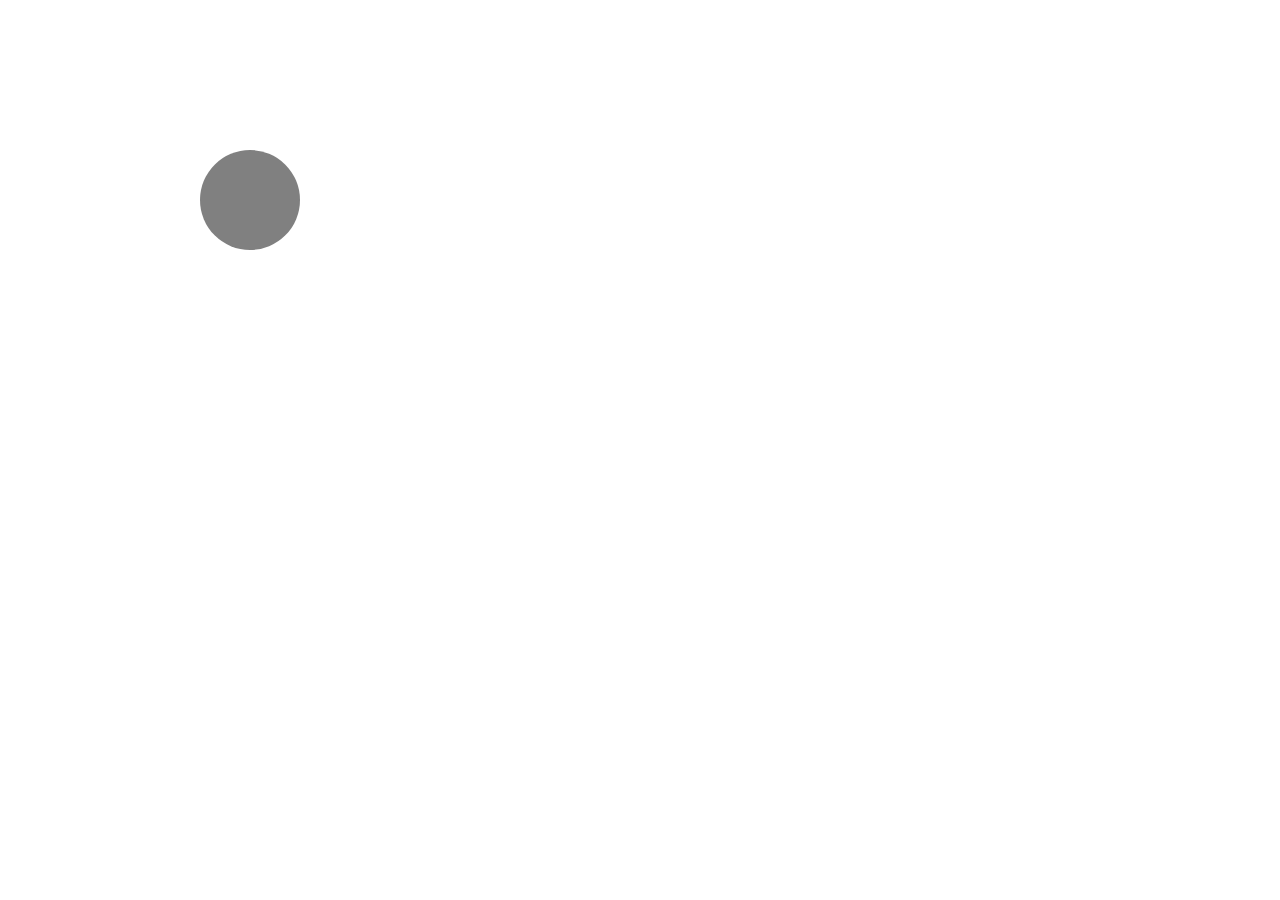
==== workflow-builder-bc/index.html @ 71208c7b "Added index.html Initial phase of the project, created a blank canvas with circle you can zoom in/ou" ====
<!DOCTYPE html>
<html lang="en">
<head>
    <meta charset="UTF-8">
    <meta name="viewport" content = "width=device-width, initial-scale=1.0">

    <title>Workflow Builder BC</title>

    <style>
        body {
            margin: 0;
            overflow: hidden;
        }
        
        #canvas {
            position: relative;
            width: 100vw;
            height: 100vh;
            background-color: white;
            overflow: hidden;
            user-select: none;
        }

        #workspace {
            position: absolute;
            left: 0;
            top: 0;
            width: 100%;
            height: 100%;

            /*
             * Transform from the upper-left corner rather than
             * from the center of the workspace.
             */
            transform-origin: 0 0;
        }

        #circle {
            position: absolute;
            width: 100px;
            height: 100px;
            background-color: gray;
            border-radius: 50%;
            left: 200px;
            top: 150px;
            cursor: grab;
            touch-action: none;
        }

        #circle:active {
            cursor: grabbing;
        }
    </style>
</head>

<body>
    <div id="canvas">
        <div id="workspace">
            <div id="circle"></div>
        </div>
    </div>

    <script>
        const canvas = document.getElementById("canvas");
        const workspace = document.getElementById("workspace");
        const circle = document.getElementById("circle");
        
        let isDragging = false;
        let offsetX = 0;
        let offsetY = 0;

        let circleX = 200;
        let circleY = 150;

        let scale = 1;
        let panX = 0;
        let panY = 0;

        function updateWorkspace() {
            workspace.style.transform =
                "translate(" + panX + "px, " + panY + "px) scale(" + scale + ")";
        }

        function screenToWorkspace(clientX, clientY) {
            const canvasRect = canvas.getBoundingClientRect();

            const canvasX = clientX - canvasRect.left;
            const canvasY = clientY - canvasRect.top;

            return {
                x: (canvasX - panX) / scale,
                y: (canvasY - panY) / scale
            };
}

        circle.addEventListener("pointerdown", function(event) {
            isDragging = true;

            const pointer = screenToWorkspace(
                event.clientX,
                event.clientY
            );

            offsetX = pointer.x - circleX;
            offsetY = pointer.y - circleY;
        });
        
        document.addEventListener("pointermove", function(event) {
            if (isDragging === true) {
                const pointer = screenToWorkspace(
                    event.clientX,
                    event.clientY
                );

                circleX = pointer.x - offsetX;
                circleY = pointer.y - offsetY;

                circle.style.left = circleX + "px";
                circle.style.top = circleY + "px";
            }
        });

        document.addEventListener("pointerup", function() {
            isDragging = false;
        });
        
        canvas.addEventListener("wheel", function(event) {
            event.preventDefault();

            const canvasRect = canvas.getBoundingClientRect();

            const mouseX = event.clientX - canvasRect.left;
            const mouseY = event.clientY - canvasRect.top;

            const workspaceX = (mouseX - panX) / scale;
            const workspaceY = (mouseY - panY) / scale;

            if (event.deltaY < 0) {
                scale = scale + 0.2;
            } else {
                scale = scale - 0.2;
            }

            if (scale < 0.2) {
                scale = 0.2;
            }

            if (scale > 6) {
                scale = 6;
            }

            panX = mouseX - workspaceX * scale;
            panY = mouseY - workspaceY * scale;

            updateWorkspace();
        }, { passive: false });
    </script>
</body>
</html>
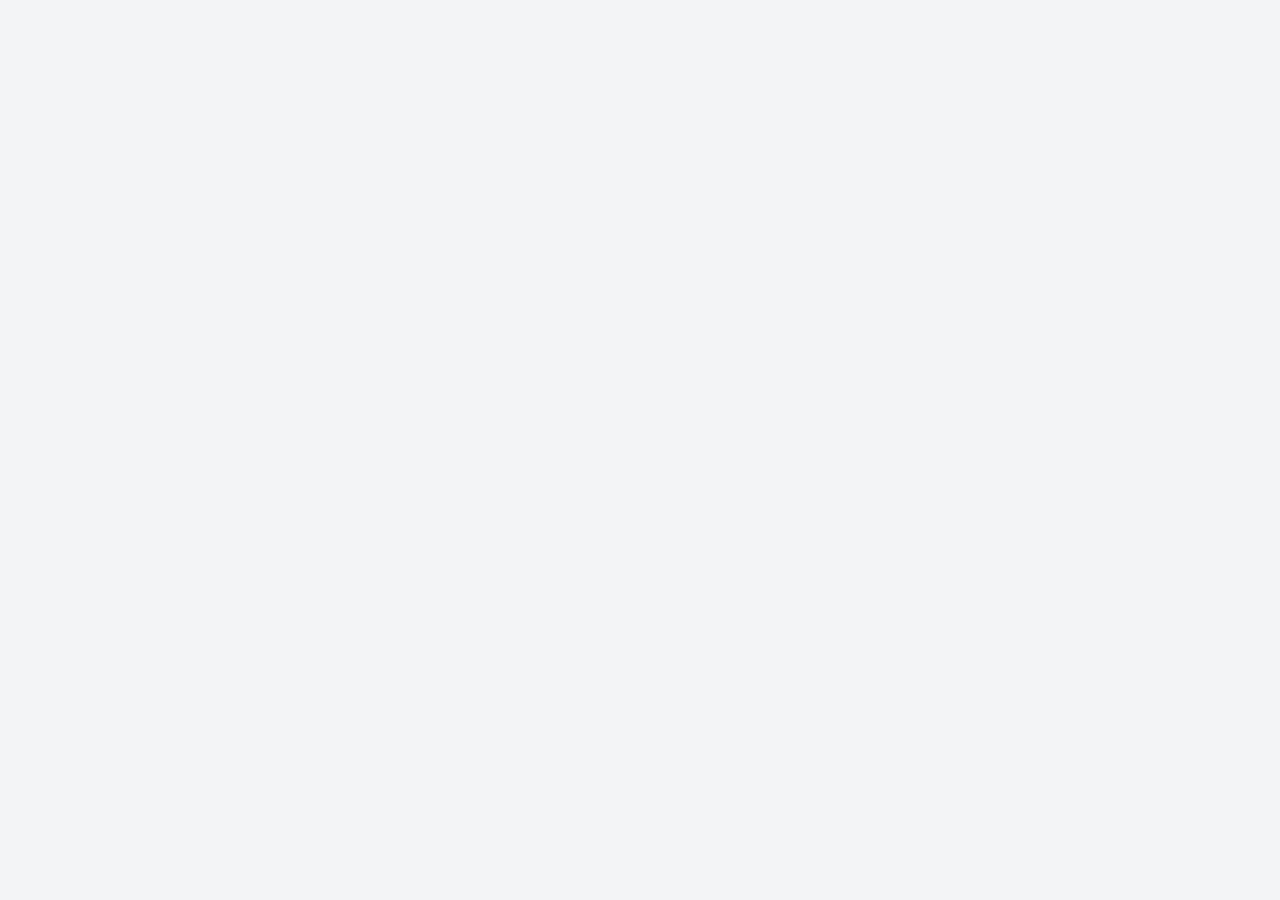
==== commit cbbc7670: "Separate project into 3 files+temp removed circle Seperated into HTML CSS and JavaScript files, and " ====
--- a/workflow-builder-bc/index.html
+++ b/workflow-builder-bc/index.html
@@ -2,158 +2,20 @@
 <html lang="en">
 <head>
     <meta charset="UTF-8">
-    <meta name="viewport" content = "width=device-width, initial-scale=1.0">
+    <meta
+        name="viewport"
+        content="width=device-width, initial-scale=1.0"
+    >
 
     <title>Workflow Builder BC</title>
 
-    <style>
-        body {
-            margin: 0;
-            overflow: hidden;
-        }
-        
-        #canvas {
-            position: relative;
-            width: 100vw;
-            height: 100vh;
-            background-color: white;
-            overflow: hidden;
-            user-select: none;
-        }
-
-        #workspace {
-            position: absolute;
-            left: 0;
-            top: 0;
-            width: 100%;
-            height: 100%;
-
-            /*
-             * Transform from the upper-left corner rather than
-             * from the center of the workspace.
-             */
-            transform-origin: 0 0;
-        }
-
-        #circle {
-            position: absolute;
-            width: 100px;
-            height: 100px;
-            background-color: gray;
-            border-radius: 50%;
-            left: 200px;
-            top: 150px;
-            cursor: grab;
-            touch-action: none;
-        }
-
-        #circle:active {
-            cursor: grabbing;
-        }
-    </style>
+    <link rel="stylesheet" href="css/styles.css">
 </head>
 
 <body>
-    <div id="canvas">
-        <div id="workspace">
-            <div id="circle"></div>
-        </div>
-    </div>
-
-    <script>
-        const canvas = document.getElementById("canvas");
-        const workspace = document.getElementById("workspace");
-        const circle = document.getElementById("circle");
-        
-        let isDragging = false;
-        let offsetX = 0;
-        let offsetY = 0;
-
-        let circleX = 200;
-        let circleY = 150;
-
-        let scale = 1;
-        let panX = 0;
-        let panY = 0;
-
-        function updateWorkspace() {
-            workspace.style.transform =
-                "translate(" + panX + "px, " + panY + "px) scale(" + scale + ")";
-        }
-
-        function screenToWorkspace(clientX, clientY) {
-            const canvasRect = canvas.getBoundingClientRect();
-
-            const canvasX = clientX - canvasRect.left;
-            const canvasY = clientY - canvasRect.top;
-
-            return {
-                x: (canvasX - panX) / scale,
-                y: (canvasY - panY) / scale
-            };
-}
-
-        circle.addEventListener("pointerdown", function(event) {
-            isDragging = true;
-
-            const pointer = screenToWorkspace(
-                event.clientX,
-                event.clientY
-            );
-
-            offsetX = pointer.x - circleX;
-            offsetY = pointer.y - circleY;
-        });
-        
-        document.addEventListener("pointermove", function(event) {
-            if (isDragging === true) {
-                const pointer = screenToWorkspace(
-                    event.clientX,
-                    event.clientY
-                );
-
-                circleX = pointer.x - offsetX;
-                circleY = pointer.y - offsetY;
-
-                circle.style.left = circleX + "px";
-                circle.style.top = circleY + "px";
-            }
-        });
-
-        document.addEventListener("pointerup", function() {
-            isDragging = false;
-        });
-        
-        canvas.addEventListener("wheel", function(event) {
-            event.preventDefault();
-
-            const canvasRect = canvas.getBoundingClientRect();
-
-            const mouseX = event.clientX - canvasRect.left;
-            const mouseY = event.clientY - canvasRect.top;
-
-            const workspaceX = (mouseX - panX) / scale;
-            const workspaceY = (mouseY - panY) / scale;
-
-            if (event.deltaY < 0) {
-                scale = scale + 0.2;
-            } else {
-                scale = scale - 0.2;
-            }
-
-            if (scale < 0.2) {
-                scale = 0.2;
-            }
-
-            if (scale > 6) {
-                scale = 6;
-            }
-
-            panX = mouseX - workspaceX * scale;
-            panY = mouseY - workspaceY * scale;
-
-            updateWorkspace();
-        }, { passive: false });
-    </script>
+    <div id="app"></div>
+    <script src="js/widget.js"></script>
+    <script src="js/board.js"></script>
+    <script src="js/app.js"></script>
 </body>
 </html>
--- a/workflow-builder-bc/css/styles.css
+++ b/workflow-builder-bc/css/styles.css
@@ -0,0 +1,24 @@
+* {
+    box-sizing: border-box;
+}
+
+body {
+    margin: 0;
+    overflow: hidden;
+    font-family: Arial, sans-serif;
+}
+
+button {
+    font: inherit;
+}
+
+#app {
+    width: 100vw;
+    height: 100vh;
+}
+
+.board {
+    width: 100%;
+    height: 100%;
+    background-color: #f3f4f6;
+}
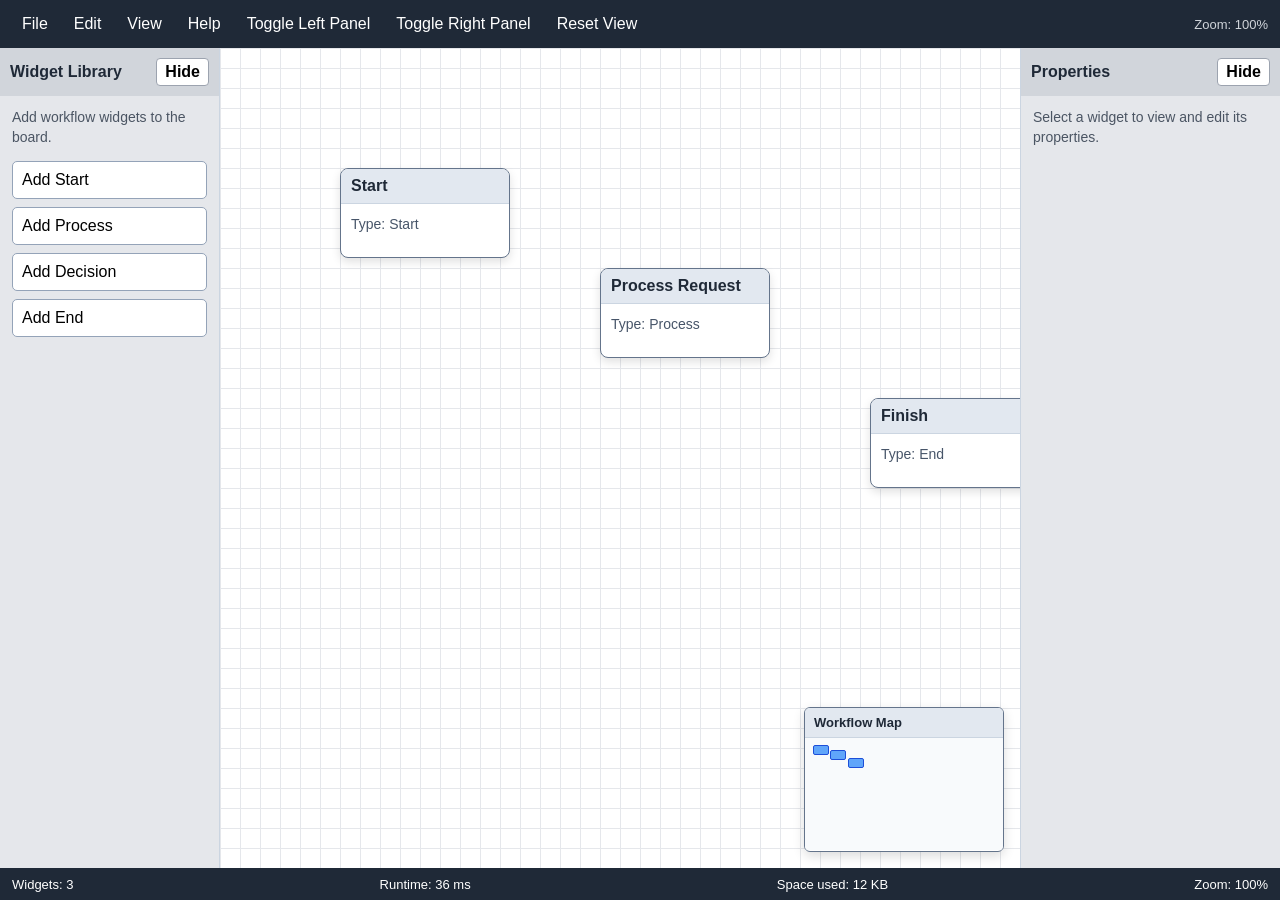
==== commit bbc1c300: "Updated all filed to include additional features" ====
--- a/workflow-builder-bc/index.html
+++ b/workflow-builder-bc/index.html
@@ -2,6 +2,7 @@
 <html lang="en">
 <head>
     <meta charset="UTF-8">
+
     <meta
         name="viewport"
         content="width=device-width, initial-scale=1.0"
@@ -14,6 +15,8 @@
 
 <body>
     <div id="app"></div>
+
+    <!-- Load dependencies before app.js -->
     <script src="js/widget.js"></script>
     <script src="js/board.js"></script>
     <script src="js/app.js"></script>
--- a/workflow-builder-bc/css/styles.css
+++ b/workflow-builder-bc/css/styles.css
@@ -5,11 +5,17 @@
 body {
     margin: 0;
     overflow: hidden;
-    font-family: Arial, sans-serif;
+    font-family: Arial, Helvetica, sans-serif;
+    color: #1f2937;
+}
+
+button,
+input {
+    font: inherit;
 }
 
 button {
-    font: inherit;
+    cursor: pointer;
 }
 
 #app {
@@ -17,8 +23,432 @@
     height: 100vh;
 }
 
+/* Entire application layout */
+
 .board {
+    display: grid;
+    grid-template-rows: 48px 1fr 32px;
     width: 100%;
     height: 100%;
     background-color: #f3f4f6;
+}
+
+/* Top menu */
+
+.menu-bar {
+    display: flex;
+    align-items: center;
+    gap: 6px;
+    padding: 0 12px;
+    background-color: #1f2937;
+    color: white;
+    z-index: 100;
+}
+
+.menu-bar button {
+    padding: 6px 10px;
+    border: none;
+    border-radius: 4px;
+    background-color: transparent;
+    color: white;
+}
+
+.menu-bar button:hover {
+    background-color: #374151;
+}
+
+.menu-group {
+    display: flex;
+    align-items: center;
+    gap: 5px;
+}
+
+.menu-label {
+    margin-right: 4px;
+    font-weight: bold;
+}
+
+.menu-spacer {
+    flex: 1;
+}
+
+.zoom-display {
+    min-width: 70px;
+    text-align: right;
+    font-size: 13px;
+    color: #d1d5db;
+}
+
+/* Main application area */
+
+.main-area {
+    position: relative;
+    display: grid;
+    grid-template-columns: 220px minmax(0, 1fr) 260px;
+    min-height: 0;
+}
+
+.main-area.left-hidden {
+    grid-template-columns: minmax(0, 1fr) 260px;
+}
+
+.main-area.right-hidden {
+    grid-template-columns: 220px minmax(0, 1fr);
+}
+
+.main-area.left-hidden.right-hidden {
+    grid-template-columns: minmax(0, 1fr);
+}
+
+/* Side panels */
+
+.side-panel {
+    min-width: 0;
+    overflow: auto;
+    background-color: #e5e7eb;
+    border-color: #cbd5e1;
+    border-style: solid;
+}
+
+.left-panel {
+    border-width: 0 1px 0 0;
+}
+
+.right-panel {
+    border-width: 0 0 0 1px;
+}
+
+.side-panel.hidden {
+    display: none;
+}
+
+.panel-header {
+    display: flex;
+    justify-content: space-between;
+    align-items: center;
+    padding: 10px;
+    background-color: #d1d5db;
+    font-weight: bold;
+}
+
+.panel-header button {
+    padding: 4px 8px;
+    border: 1px solid #9ca3af;
+    border-radius: 4px;
+    background-color: white;
+}
+
+.panel-content {
+    padding: 12px;
+}
+
+.panel-description {
+    margin-top: 0;
+    color: #4b5563;
+    font-size: 14px;
+    line-height: 1.4;
+}
+
+.widget-library-button {
+    display: block;
+    width: 100%;
+    margin-bottom: 8px;
+    padding: 9px;
+    border: 1px solid #94a3b8;
+    border-radius: 5px;
+    background-color: white;
+    text-align: left;
+}
+
+.widget-library-button:hover {
+    background-color: #f8fafc;
+}
+
+.property-row {
+    margin-bottom: 12px;
+}
+
+.property-row label {
+    display: block;
+    margin-bottom: 4px;
+    font-size: 13px;
+    font-weight: bold;
+}
+
+.property-row input {
+    width: 100%;
+    padding: 7px;
+    border: 1px solid #9ca3af;
+    border-radius: 4px;
+}
+
+.property-actions {
+    display: flex;
+    gap: 8px;
+}
+
+.property-actions button {
+    flex: 1;
+    padding: 7px;
+    border: 1px solid #9ca3af;
+    border-radius: 4px;
+    background-color: white;
+}
+
+.delete-button {
+    color: #b91c1c;
+}
+
+/* Canvas viewport */
+
+.workspace-container {
+    position: relative;
+    min-width: 0;
+    min-height: 0;
+    overflow: hidden;
+    background-color: white;
+    user-select: none;
+}
+
+/*
+ * The workspace is larger than the viewport and contains all widgets.
+ * Zooming and panning are applied to this element.
+ */
+.workspace {
+    position: absolute;
+    left: 0;
+    top: 0;
+    width: 3000px;
+    height: 2000px;
+    transform-origin: 0 0;
+
+    background-color: white;
+    background-image:
+        linear-gradient(#e5e7eb 1px, transparent 1px),
+        linear-gradient(
+            90deg,
+            #e5e7eb 1px,
+            transparent 1px
+        );
+
+    background-size: 20px 20px;
+}
+
+/* Workflow widgets */
+
+.widget {
+    position: absolute;
+    width: 170px;
+    min-height: 90px;
+    overflow: hidden;
+
+    border: 1px solid #64748b;
+    border-radius: 8px;
+    background-color: white;
+    box-shadow: 0 4px 10px rgb(0 0 0 / 12%);
+
+    cursor: grab;
+    touch-action: none;
+}
+
+.widget:hover {
+    border-color: #2563eb;
+}
+
+.widget.selected {
+    outline: 3px solid rgb(37 99 235 / 30%);
+    border-color: #2563eb;
+}
+
+.widget.dragging {
+    cursor: grabbing;
+    box-shadow: 0 8px 18px rgb(0 0 0 / 22%);
+}
+
+.widget-title {
+    padding: 8px 10px;
+    border-bottom: 1px solid #cbd5e1;
+    background-color: #e2e8f0;
+    font-weight: bold;
+}
+
+.widget-content {
+    padding: 12px 10px;
+    color: #475569;
+    font-size: 14px;
+}
+
+/* Workflow mini-map */
+
+.workflow-map {
+    position: absolute;
+    right: 16px;
+    bottom: 16px;
+    width: 200px;
+    height: 145px;
+    overflow: hidden;
+
+    border: 1px solid #64748b;
+    border-radius: 6px;
+    background-color: rgb(255 255 255 / 94%);
+    box-shadow: 0 4px 12px rgb(0 0 0 / 14%);
+    z-index: 20;
+}
+
+.workflow-map-title {
+    padding: 7px 9px;
+    border-bottom: 1px solid #cbd5e1;
+    background-color: #e2e8f0;
+    font-size: 13px;
+    font-weight: bold;
+}
+
+.workflow-map-content {
+    position: relative;
+    height: calc(100% - 31px);
+    overflow: hidden;
+    background-color: #f8fafc;
+}
+
+.workflow-map-empty {
+    padding: 10px;
+    color: #64748b;
+    font-size: 12px;
+}
+
+.workflow-map-item {
+    position: absolute;
+    width: 16px;
+    height: 10px;
+    border: 1px solid #1d4ed8;
+    border-radius: 2px;
+    background-color: #60a5fa;
+}
+
+/* Bottom stats bar */
+
+.stats-bar {
+    display: flex;
+    align-items: center;
+    justify-content: space-between;
+    gap: 20px;
+
+    padding: 0 12px;
+    background-color: #1f2937;
+    color: white;
+    font-size: 13px;
+}
+
+.panel-show-zone {
+    position: absolute;
+    top: 48px;
+    bottom: 32px;
+    width: 24px;
+    z-index: 50;
+
+    display: flex;
+    align-items: center;
+
+    opacity: 0;
+    transition: opacity 0.2s ease;
+}
+
+.panel-show-zone:hover {
+    opacity: 1;
+}
+
+.panel-show-zone.hidden {
+    display: none;
+}
+
+.left-show-zone {
+    left: 0;
+    justify-content: flex-start;
+}
+
+.right-show-zone {
+    right: 0;
+    justify-content: flex-end;
+}
+
+.panel-show-button {
+    width: 24px;
+    min-height: 64px;
+    padding: 4px 2px;
+
+    border: 1px solid #64748b;
+    background-color: #1f2937;
+    color: white;
+
+    font-size: 11px;
+    writing-mode: vertical-rl;
+    text-orientation: mixed;
+
+    cursor: pointer;
+}
+
+.left-show-zone .panel-show-button {
+    border-radius: 0 5px 5px 0;
+}
+
+.right-show-zone .panel-show-button {
+    border-radius: 5px 0 0 5px;
+}
+
+.dropdown-menu {
+    position: relative;
+    height: 100%;
+    display: flex;
+    align-items: center;
+}
+
+.dropdown-button {
+    padding: 6px 10px;
+    border: none;
+    border-radius: 4px;
+    background-color: transparent;
+    color: white;
+}
+
+.dropdown-button:hover {
+    background-color: #374151;
+}
+
+.dropdown-content {
+    position: absolute;
+    top: 100%;
+    left: 0;
+
+    display: none;
+    min-width: 150px;
+
+    padding: 5px 0;
+    border: 1px solid #475569;
+    border-radius: 0 0 5px 5px;
+
+    background-color: #1f2937;
+    box-shadow: 0 6px 14px rgb(0 0 0 / 25%);
+
+    z-index: 200;
+}
+
+.dropdown-menu:hover .dropdown-content {
+    display: block;
+}
+
+.dropdown-content button {
+    display: block;
+    width: 100%;
+    padding: 8px 12px;
+
+    border: none;
+    border-radius: 0;
+    background-color: transparent;
+    color: white;
+
+    text-align: left;
+}
+
+.dropdown-content button:hover {
+    background-color: #374151;
 }
